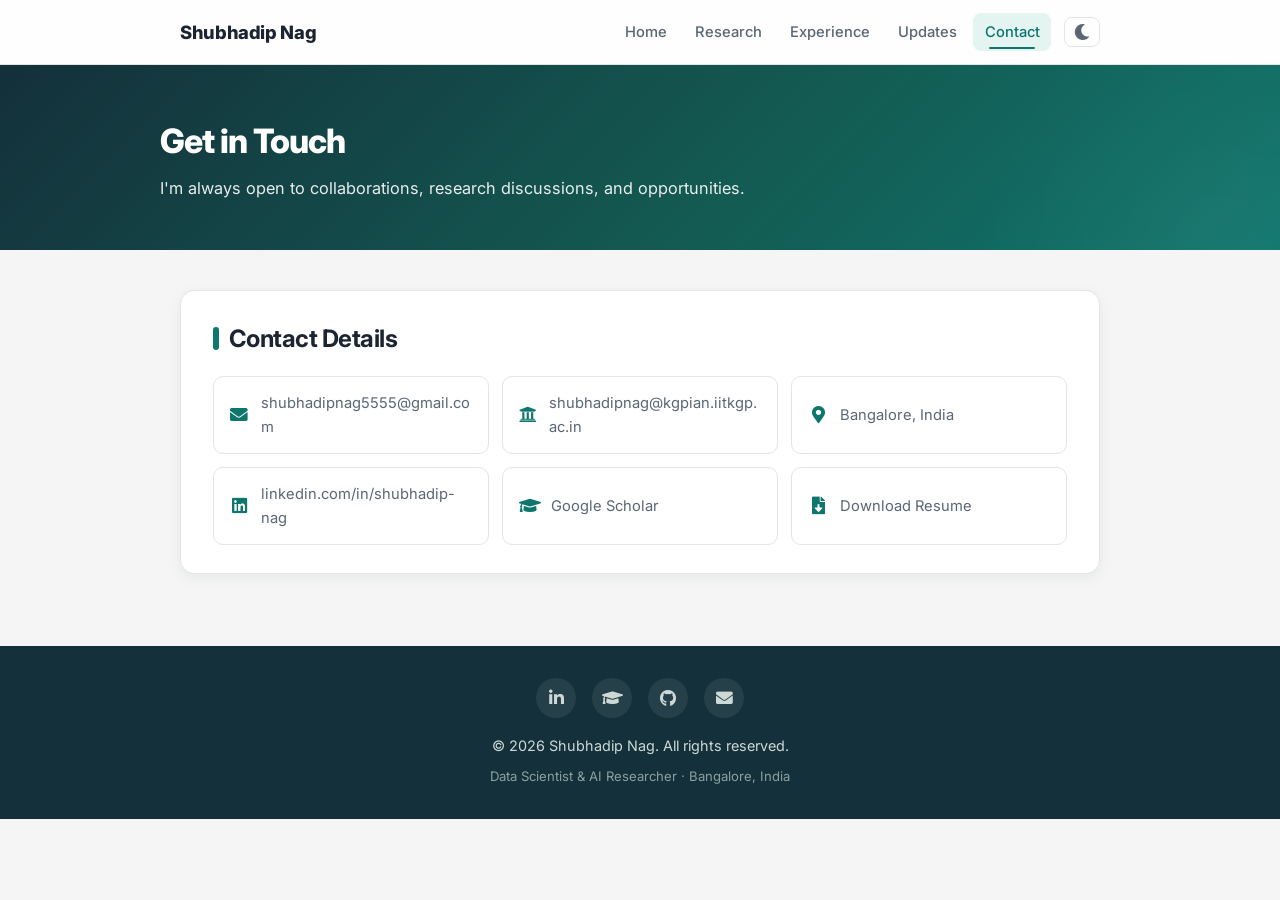
==== contact.html @ 89565a62 "Redesign site: dark mode, updates page, refined UI" ====
<!DOCTYPE html>
<html lang="en">
<head>
    <meta charset="UTF-8">
    <meta name="viewport" content="width=device-width, initial-scale=1.0">
    <meta name="description" content="Get in touch with Shubhadip Nag.">
    <title>Contact | Shubhadip Nag</title>
    <link rel="preconnect" href="https://fonts.googleapis.com">
    <link rel="preconnect" href="https://fonts.gstatic.com" crossorigin>
    <link href="https://fonts.googleapis.com/css2?family=Inter:wght@400;500;600;700;800&display=swap" rel="stylesheet">
    <link rel="stylesheet" href="styles.css">
    <link rel="stylesheet" href="https://cdnjs.cloudflare.com/ajax/libs/font-awesome/5.15.4/css/all.min.css">
</head>
<body>
    <header class="site-header">
        <nav class="navbar">
            <a href="index.html" class="brand">Shubhadip&nbsp;Nag</a>
            <button class="nav-toggle" aria-label="Toggle navigation" aria-expanded="false">
                <span></span><span></span><span></span>
            </button>
            <ul class="nav-links">
                <li><a href="index.html">Home</a></li>
                <li><a href="research.html">Research</a></li>
                <li><a href="experience.html">Experience</a></li>
                <li><a href="updates.html">Updates</a></li>
                <li><a href="contact.html" class="active">Contact</a></li>
                <li><button class="theme-toggle" aria-label="Toggle dark mode"><i class="fas fa-moon"></i></button></li>
            </ul>
        </nav>
    </header>

    <section class="page-intro">
        <div class="page-intro-inner">
            <h1>Get in Touch</h1>
            <p>I'm always open to collaborations, research discussions, and opportunities.</p>
        </div>
    </section>

    <main>
        <section class="content-section">
            <h2>Contact Details</h2>
            <div class="contact-grid">
                <a href="mailto:shubhadipnag5555@gmail.com" class="contact-item"><i class="fas fa-envelope"></i><span>shubhadipnag5555@gmail.com</span></a>
                <a href="mailto:shubhadipnag@kgpian.iitkgp.ac.in" class="contact-item"><i class="fas fa-university"></i><span>shubhadipnag@kgpian.iitkgp.ac.in</span></a>
                <span class="contact-item"><i class="fas fa-map-marker-alt"></i><span>Bangalore, India</span></span>
                <a href="https://www.linkedin.com/in/shubhadip-nag/" target="_blank" rel="noopener" class="contact-item"><i class="fab fa-linkedin"></i><span>linkedin.com/in/shubhadip-nag</span></a>
                <a href="https://scholar.google.co.in/citations?hl=en&user=Grn4T10AAAAJ" target="_blank" rel="noopener" class="contact-item"><i class="fas fa-graduation-cap"></i><span>Google Scholar</span></a>
                <a href="https://drive.google.com/file/d/1IbJ4tIz2o__PlboD3hSdhM-VetRkE1Kq/view?usp=drivesdk" target="_blank" rel="noopener" class="contact-item"><i class="fas fa-file-download"></i><span>Download Resume</span></a>
            </div>
        </section>
    </main>

    <footer class="site-footer">
        <div class="footer-inner">
            <div class="footer-social">
                <a href="https://www.linkedin.com/in/shubhadip-nag/" target="_blank" rel="noopener" aria-label="LinkedIn"><i class="fab fa-linkedin-in"></i></a>
                <a href="https://scholar.google.co.in/citations?hl=en&user=Grn4T10AAAAJ" target="_blank" rel="noopener" aria-label="Google Scholar"><i class="fas fa-graduation-cap"></i></a>
                <a href="https://github.com/nagshubhadip" target="_blank" rel="noopener" aria-label="GitHub"><i class="fab fa-github"></i></a>
                <a href="mailto:shubhadipnag5555@gmail.com" aria-label="Email"><i class="fas fa-envelope"></i></a>
            </div>
            <p>&copy; 2026 Shubhadip Nag. All rights reserved.</p>
            <p class="footer-tagline">Data Scientist &amp; AI Researcher · Bangalore, India</p>
        </div>
    </footer>

    <button class="back-to-top" aria-label="Back to top"><i class="fas fa-arrow-up"></i></button>

    <script src="main.js"></script>
</body>
</html>
---- styles.css ----
/* ===== Design tokens ===== */
:root {
    --bg: #f4f5f4;
    --surface: #ffffff;
    --text: #1b2430;
    --text-soft: #5b6675;
    --primary: #0f766e;
    --primary-dark: #0b5850;
    --primary-soft: #e3f4f1;
    --accent: #d97706;
    --ink: #14303a;
    --border: #e2e5e4;
    --shadow: 0 10px 30px rgba(20, 48, 58, 0.08);
    --shadow-sm: 0 4px 14px rgba(20, 48, 58, 0.06);
    --shadow-lg: 0 20px 50px rgba(20, 48, 58, 0.12);
    --radius: 14px;
    --maxw: 960px;
    --nav-h: 64px;
    --transition: 0.25s cubic-bezier(0.4, 0, 0.2, 1);
}

/* ===== Dark mode ===== */
[data-theme="dark"] {
    --bg: #0f1419;
    --surface: #1a2332;
    --text: #e4e8ed;
    --text-soft: #8b95a5;
    --primary: #2dd4bf;
    --primary-dark: #5eead4;
    --primary-soft: rgba(45, 212, 191, 0.1);
    --ink: #0a0f14;
    --border: #2a3545;
    --shadow: 0 10px 30px rgba(0, 0, 0, 0.3);
    --shadow-sm: 0 4px 14px rgba(0, 0, 0, 0.2);
    --shadow-lg: 0 20px 50px rgba(0, 0, 0, 0.4);
}
[data-theme="dark"] .site-header { background: rgba(15, 20, 25, 0.85); }
[data-theme="dark"] .hero,
[data-theme="dark"] .page-intro { background: linear-gradient(135deg, #0a0f14 0%, #0b3d36 60%, #0f5c55 100%); }
[data-theme="dark"] .btn-primary { background: var(--primary); color: #0f1419; }
[data-theme="dark"] .explore-links .btn-primary { background: var(--primary); color: #0f1419; }
[data-theme="dark"] .explore-links .btn-ghost { background: var(--primary-soft); color: var(--primary); border-color: var(--border); }
[data-theme="dark"] .venue-badge { color: #0f1419; }

* { box-sizing: border-box; }
html { scroll-behavior: smooth; scroll-padding-top: var(--nav-h); }

body {
    font-family: 'Inter', -apple-system, BlinkMacSystemFont, 'Segoe UI', Arial, sans-serif;
    margin: 0;
    background-color: var(--bg);
    color: var(--text);
    line-height: 1.65;
    -webkit-font-smoothing: antialiased;
    transition: background-color var(--transition), color var(--transition);
    animation: fadeInPage 0.4s ease;
}
@keyframes fadeInPage { from { opacity: 0; } to { opacity: 1; } }

a { color: var(--primary); text-decoration: none; transition: color var(--transition); }
a:hover { color: var(--primary-dark); text-decoration: underline; }
img { max-width: 100%; }

/* ===== Navbar ===== */
.site-header {
    position: sticky; top: 0; z-index: 50;
    background: rgba(255, 255, 255, 0.85);
    backdrop-filter: saturate(180%) blur(12px);
    -webkit-backdrop-filter: saturate(180%) blur(12px);
    border-bottom: 1px solid var(--border);
    transition: background var(--transition), border-color var(--transition);
}
.navbar {
    max-width: var(--maxw); margin: 0 auto; height: var(--nav-h);
    padding: 0 1.25rem; display: flex; align-items: center; justify-content: space-between;
}
.brand { font-weight: 800; font-size: 1.15rem; color: var(--text); letter-spacing: -0.02em; transition: color var(--transition); }
.brand:hover { text-decoration: none; color: var(--primary); }

.nav-links { list-style: none; display: flex; gap: 0.35rem; margin: 0; padding: 0; align-items: center; }
.nav-links a {
    display: block; padding: 0.45rem 0.7rem; color: var(--text-soft);
    font-weight: 500; font-size: 0.92rem; border-radius: 8px;
    transition: color var(--transition), background var(--transition); position: relative;
}
.nav-links a::after {
    content: ""; position: absolute; bottom: 2px; left: 50%; width: 0; height: 2px;
    background: var(--primary); border-radius: 2px; transition: width 0.3s ease, left 0.3s ease;
}
.nav-links a:hover::after, .nav-links a.active::after { width: 60%; left: 20%; }
.nav-links a:hover { color: var(--primary); background: var(--primary-soft); text-decoration: none; }
.nav-links a.active { color: var(--primary); background: var(--primary-soft); }

/* Theme toggle */
.theme-toggle {
    background: none; border: 1px solid var(--border); border-radius: 8px;
    padding: 0.4rem 0.55rem; cursor: pointer; color: var(--text-soft); font-size: 1rem;
    transition: color var(--transition), background var(--transition), border-color var(--transition);
    display: flex; align-items: center; justify-content: center; margin-left: 0.5rem;
}
.theme-toggle:hover { color: var(--primary); background: var(--primary-soft); border-color: var(--primary); }

.nav-toggle { display: none; flex-direction: column; gap: 5px; background: none; border: 0; cursor: pointer; padding: 8px; }
.nav-toggle span { width: 24px; height: 2px; background: var(--text); border-radius: 2px; transition: .3s; }

/* ===== Hero ===== */
.hero {
    background: linear-gradient(135deg, #14303a 0%, #135c53 60%, #0f766e 100%);
    color: #fff; padding: 4rem 1.25rem; position: relative; overflow: hidden;
}
.hero::before {
    content: ""; position: absolute; top: -50%; right: -20%; width: 600px; height: 600px;
    background: radial-gradient(circle, rgba(255,255,255,0.04) 0%, transparent 70%);
    border-radius: 50%; pointer-events: none;
}
.hero-inner { max-width: var(--maxw); margin: 0 auto; display: flex; align-items: center; gap: 2.5rem; position: relative; z-index: 1; }
.hero-avatar-wrap {
    width: 170px; height: 170px; border-radius: 50%; overflow: hidden;
    padding: 0; flex-shrink: 0; cursor: pointer; display: block;
    border: 4px solid rgba(255, 255, 255, 0.3); background: none;
    box-shadow: 0 12px 40px rgba(0, 0, 0, 0.3);
    transition: transform 0.4s ease, box-shadow 0.4s ease, border-color 0.3s ease;
}
.hero-avatar-wrap:hover { transform: scale(1.05); box-shadow: 0 16px 50px rgba(0, 0, 0, 0.35); border-color: rgba(255, 255, 255, 0.55); }
.hero-avatar-wrap:focus-visible { outline: 3px solid #fff; outline-offset: 3px; }
.hero-avatar {
    width: 100%; height: 100%; object-fit: cover;
    /* Zoom in on the face (sits low in the source photo) */
    object-position: 50% 62%;
    transform-origin: 50% 62%;
    transform: scale(1.8);
    display: block;
    transition: transform 0.4s ease;
}
.hero-avatar-wrap:hover .hero-avatar { transform: scale(1.9); }
.hero-eyebrow { text-transform: uppercase; letter-spacing: 0.14em; font-size: 0.8rem; font-weight: 600; opacity: 0.85; margin: 0 0 0.35rem; }
.hero-text h1 { margin: 0 0 0.5rem; font-size: 2.8rem; font-weight: 800; letter-spacing: -0.03em; line-height: 1.05; }
.hero-sub { margin: 0 0 0.2rem; font-size: 1.1rem; font-weight: 500; }
.hero-meta { margin: 0 0 1.25rem; opacity: 0.9; font-size: 0.98rem; }
.hero-actions { display: flex; flex-wrap: wrap; gap: 0.7rem; }

.btn {
    display: inline-flex; align-items: center; gap: 0.5rem; padding: 0.6rem 1.1rem;
    border-radius: 10px; font-weight: 600; font-size: 0.92rem;
    transition: transform 0.2s ease, background var(--transition), box-shadow 0.2s ease, color var(--transition);
}
.btn:hover { transform: translateY(-2px); text-decoration: none; }
.btn-primary { background: #fff; color: var(--primary-dark); box-shadow: 0 6px 18px rgba(0,0,0,0.18); }
.btn-primary:hover { color: var(--primary-dark); box-shadow: 0 8px 24px rgba(0,0,0,0.22); }
.btn-ghost { background: rgba(255,255,255,0.12); color: #fff; border: 1px solid rgba(255,255,255,0.35); }
.btn-ghost:hover { background: rgba(255,255,255,0.22); color: #fff; }

/* ===== Sections ===== */
main { max-width: var(--maxw); margin: 0 auto; padding: 2.5rem 1.25rem 3rem; }
.content-section {
    background: var(--surface); border: 1px solid var(--border); border-radius: var(--radius);
    box-shadow: var(--shadow-sm); padding: 1.75rem 2rem; margin-bottom: 1.5rem;
    opacity: 0; transform: translateY(24px);
    transition: opacity 0.6s ease, transform 0.6s ease, background var(--transition), border-color var(--transition), box-shadow var(--transition);
}
.content-section.visible { opacity: 1; transform: none; }
.content-section:hover { box-shadow: var(--shadow); }
.content-section:nth-child(1) { transition-delay: 0s; }
.content-section:nth-child(2) { transition-delay: 0.08s; }
.content-section:nth-child(3) { transition-delay: 0.16s; }
.content-section:nth-child(4) { transition-delay: 0.24s; }
.content-section:nth-child(5) { transition-delay: 0.32s; }
.content-section:nth-child(6) { transition-delay: 0.4s; }
.content-section:nth-child(7) { transition-delay: 0.48s; }

.content-section h2 {
    margin: 0 0 1.1rem; font-size: 1.5rem; font-weight: 700;
    letter-spacing: -0.02em; display: flex; align-items: center; gap: 0.6rem;
}
.content-section h2::before {
    content: ""; width: 6px; height: 1.4rem; background: var(--primary);
    border-radius: 4px; flex-shrink: 0;
}
.content-section p { color: var(--text-soft); margin: 0 0 0.85rem; }
.content-section p:last-child { margin-bottom: 0; }
.content-section strong { color: var(--text); }
.content-section ul { margin: 0; padding-left: 1.25rem; color: var(--text-soft); }
.content-section ul li { margin-bottom: 0.5rem; }

/* ===== Tags ===== */
.tag-list { display: flex; flex-wrap: wrap; gap: 0.6rem; }
.tag {
    background: var(--primary-soft); color: var(--primary-dark); padding: 0.45rem 0.9rem;
    border-radius: 999px; font-size: 0.88rem; font-weight: 600;
    transition: transform 0.2s ease, box-shadow 0.2s ease;
}
.tag:hover { transform: translateY(-2px); box-shadow: var(--shadow-sm); }

/* ===== Timeline ===== */
.timeline { display: flex; flex-direction: column; gap: 1.25rem; }
.timeline-item {
    position: relative; padding-left: 1.4rem; border-left: 2px solid var(--border);
    transition: border-color var(--transition);
}
.timeline-item:hover { border-left-color: var(--primary); }
.timeline-item::before {
    content: ""; position: absolute; left: -7px; top: 4px; width: 12px; height: 12px;
    border-radius: 50%; background: var(--primary); box-shadow: 0 0 0 4px var(--primary-soft);
    transition: transform 0.2s ease, box-shadow 0.2s ease;
}
.timeline-item:hover::before { transform: scale(1.2); box-shadow: 0 0 0 6px var(--primary-soft); }
.timeline-item h3 { margin: 0 0 0.25rem; font-size: 1.08rem; }
.timeline-meta { color: var(--text-soft); font-size: 0.9rem; font-weight: 500; margin: 0 0 0.35rem; }

/* ===== Publications ===== */
.pub-list { display: flex; flex-direction: column; gap: 1rem; }
.pub-item {
    border: 1px solid var(--border); border-radius: 12px; padding: 1.1rem 1.25rem;
    transition: border-color var(--transition), box-shadow var(--transition), transform 0.2s ease;
}
.pub-item:hover { border-color: var(--primary); box-shadow: var(--shadow); transform: translateY(-3px); }
.pub-item h3 { margin: 0.5rem 0 0.3rem; font-size: 1.05rem; line-height: 1.4; }
.pub-authors { margin: 0 0 0.25rem; color: var(--text); font-size: 0.9rem; }
.pub-authors .pub-note { color: var(--text-soft); font-weight: 500; font-style: italic; }
.pub-venue { margin: 0; color: var(--text-soft); font-size: 0.9rem; }
.pub-links { margin: 0.4rem 0 0; font-size: 0.85rem; font-weight: 600; }
.venue-badge {
    display: inline-block; background: var(--primary); color: #fff;
    font-size: 0.72rem; font-weight: 700; letter-spacing: 0.04em;
    padding: 0.2rem 0.6rem; border-radius: 6px; text-transform: uppercase;
}

/* ===== Project cards ===== */
.card-grid { display: grid; grid-template-columns: repeat(auto-fit, minmax(240px, 1fr)); gap: 1.1rem; }
.card {
    border: 1px solid var(--border); border-radius: 12px; padding: 1.25rem;
    background: var(--surface); position: relative; overflow: hidden;
    transition: border-color var(--transition), box-shadow var(--transition), transform 0.2s ease;
}
.card::before {
    content: ""; position: absolute; top: 0; left: 0; right: 0; height: 3px;
    background: linear-gradient(90deg, var(--primary), var(--accent)); opacity: 0;
    transition: opacity var(--transition);
}
.card:hover { border-color: var(--primary); box-shadow: var(--shadow); transform: translateY(-3px); }
.card:hover::before { opacity: 1; }
.card h3 { margin: 0 0 0.5rem; font-size: 1.05rem; color: var(--primary-dark); }
.card p { margin: 0; }

/* ===== Skills ===== */
.skills-list { display: flex; flex-direction: column; gap: 0.75rem; }
.skill-row {
    display: grid; grid-template-columns: 160px 1fr; gap: 1rem; align-items: start;
    padding-bottom: 0.75rem; border-bottom: 1px solid var(--border); transition: border-color var(--transition);
}
.skills-list .skill-row:last-child { border-bottom: 0; padding-bottom: 0; }
.skill-label { font-weight: 700; color: var(--primary-dark); font-size: 0.92rem; }
.skill-row > span:last-child { color: var(--text-soft); font-size: 0.93rem; }
.section-lead { font-weight: 600; color: var(--text); margin: 0 0 0.9rem; }
@media (max-width: 560px) { .skill-row { grid-template-columns: 1fr; gap: 0.25rem; } }

/* ===== Contact ===== */
.contact-grid { display: grid; grid-template-columns: repeat(auto-fit, minmax(260px, 1fr)); gap: 0.85rem; }
.contact-item {
    display: flex; align-items: center; gap: 0.75rem; padding: 0.85rem 1rem;
    border: 1px solid var(--border); border-radius: 10px; color: var(--text-soft); font-size: 0.92rem;
    transition: border-color var(--transition), background var(--transition), transform 0.2s ease;
}
a.contact-item:hover { border-color: var(--primary); background: var(--primary-soft); color: var(--primary-dark); text-decoration: none; transform: translateY(-2px); }
.contact-item i { color: var(--primary); font-size: 1.1rem; width: 20px; text-align: center; }
.contact-item span { word-break: break-word; }

/* ===== Page intro (sub pages) ===== */
.page-intro {
    background: linear-gradient(135deg, #14303a 0%, #135c53 60%, #0f766e 100%);
    color: #fff; padding: 3rem 1.25rem; position: relative; overflow: hidden;
}
.page-intro::before {
    content: ""; position: absolute; top: -40%; right: -15%; width: 500px; height: 500px;
    background: radial-gradient(circle, rgba(255,255,255,0.04) 0%, transparent 70%);
    border-radius: 50%; pointer-events: none;
}
.page-intro-inner { max-width: var(--maxw); margin: 0 auto; position: relative; z-index: 1; }
.page-intro h1 { margin: 0 0 0.4rem; font-size: 2.1rem; font-weight: 800; letter-spacing: -0.03em; }
.page-intro p { margin: 0; opacity: 0.9; font-size: 1.02rem; }

/* ===== Highlights (home) ===== */
.highlight-grid { display: grid; grid-template-columns: repeat(auto-fit, minmax(160px, 1fr)); gap: 1rem; }
.highlight {
    text-align: center; padding: 1.25rem 1rem; border: 1px solid var(--border); border-radius: 12px;
    background: var(--surface); transition: transform 0.2s ease, border-color var(--transition), box-shadow var(--transition);
}
.highlight:hover { transform: translateY(-3px); border-color: var(--primary); box-shadow: var(--shadow-sm); }
.highlight .num { font-size: 1.8rem; font-weight: 800; color: var(--primary); letter-spacing: -0.02em; }
.highlight .label { color: var(--text-soft); font-size: 0.9rem; font-weight: 500; margin-top: 0.15rem; }

.explore-links { display: flex; flex-wrap: wrap; gap: 0.7rem; }
.explore-links .btn-primary { background: var(--primary); color: #fff; box-shadow: 0 6px 18px rgba(15, 118, 110, 0.25); }
.explore-links .btn-primary:hover { background: var(--primary-dark); color: #fff; }
.explore-links .btn-ghost { background: var(--primary-soft); color: var(--primary-dark); border: 1px solid var(--border); }
.explore-links .btn-ghost:hover { background: #d5ece8; color: var(--primary-dark); }

/* ===== Footer ===== */
.site-footer {
    text-align: center; padding: 2rem 1.25rem; background: var(--ink);
    color: #cdd9d7; font-size: 0.9rem; transition: background var(--transition);
}
.site-footer a { color: #a7ded6; }
.site-footer p { margin: 0; }
.footer-inner { max-width: var(--maxw); margin: 0 auto; }
.footer-social {
    display: flex; justify-content: center; gap: 1rem; margin-bottom: 1rem;
}
.footer-social a {
    display: flex; align-items: center; justify-content: center;
    width: 40px; height: 40px; border-radius: 50%;
    background: rgba(255, 255, 255, 0.08); color: #cdd9d7; font-size: 1.05rem;
    transition: background var(--transition), color var(--transition), transform 0.2s ease;
}
.footer-social a:hover { background: var(--primary); color: #fff; transform: translateY(-2px); text-decoration: none; }
.footer-tagline { font-size: 0.82rem; color: #8ba0a0; margin-top: 0.5rem !important; }

/* ===== Back to top ===== */
.back-to-top {
    position: fixed; bottom: 2rem; right: 2rem; width: 44px; height: 44px;
    border-radius: 50%; background: var(--primary); color: #fff; border: none;
    cursor: pointer; font-size: 1.1rem; display: flex; align-items: center; justify-content: center;
    box-shadow: 0 4px 16px rgba(15, 118, 110, 0.3);
    opacity: 0; transform: translateY(10px); pointer-events: none;
    transition: opacity 0.3s ease, transform 0.3s ease, background var(--transition);
    z-index: 40;
}
.back-to-top.visible { opacity: 1; transform: none; pointer-events: auto; }
.back-to-top:hover { background: var(--primary-dark); transform: translateY(-2px); }
[data-theme="dark"] .back-to-top { box-shadow: 0 4px 16px rgba(45, 212, 191, 0.25); color: #0f1419; }

/* ===== Lightbox ===== */
.lightbox {
    position: fixed; inset: 0; z-index: 100;
    background: rgba(8, 16, 20, 0.9);
    backdrop-filter: blur(6px); -webkit-backdrop-filter: blur(6px);
    display: flex; align-items: center; justify-content: center;
    padding: 2rem;
    opacity: 0; transition: opacity 0.3s ease;
}
.lightbox[hidden] { display: none; }
.lightbox.open { opacity: 1; }
.lightbox-img {
    max-width: min(560px, 90vw); max-height: 85vh;
    border-radius: 14px; object-fit: contain;
    box-shadow: 0 24px 70px rgba(0, 0, 0, 0.55);
    transform: scale(0.94); transition: transform 0.3s ease;
}
.lightbox.open .lightbox-img { transform: scale(1); }
.lightbox-close {
    position: absolute; top: 1.25rem; right: 1.25rem;
    width: 42px; height: 42px; border-radius: 50%;
    background: rgba(255, 255, 255, 0.12); color: #fff; border: none;
    font-size: 1.1rem; cursor: pointer;
    display: flex; align-items: center; justify-content: center;
    transition: background 0.2s ease, transform 0.2s ease;
}
.lightbox-close:hover { background: rgba(255, 255, 255, 0.25); transform: rotate(90deg); }
body.lightbox-open { overflow: hidden; }

/* ===== Career updates timeline ===== */
.update-list {
    display: flex; flex-direction: column; gap: 0;
    position: relative; padding-left: 1.6rem;
}
.update-list::before {
    content: ""; position: absolute; left: 5px; top: 8px; bottom: 8px;
    width: 2px; background: var(--border); border-radius: 2px;
}
.update { position: relative; padding: 0 0 1.6rem 0; }
.update:last-child { padding-bottom: 0; }
.update::before {
    content: ""; position: absolute; left: -1.6rem; top: 9px;
    width: 12px; height: 12px; border-radius: 50%;
    background: var(--surface); border: 2px solid var(--primary);
    transition: background 0.2s ease, transform 0.2s ease, box-shadow 0.2s ease;
}
.update:hover::before {
    background: var(--primary); transform: scale(1.25);
    box-shadow: 0 0 0 5px var(--primary-soft);
}
.update-head {
    display: flex; align-items: center; flex-wrap: wrap;
    gap: 0.6rem; margin-bottom: 0.3rem;
}
.update-date {
    font-weight: 700; font-size: 0.88rem; color: var(--text);
    letter-spacing: -0.01em;
}
.update-tag {
    font-size: 0.68rem; font-weight: 700; letter-spacing: 0.05em;
    text-transform: uppercase; padding: 0.16rem 0.55rem;
    border-radius: 999px; background: var(--primary-soft); color: var(--primary-dark);
    white-space: nowrap;
}
.tag-publication { background: rgba(15, 118, 110, 0.14); color: #0b5850; }
.tag-award       { background: rgba(217, 119, 6, 0.14);  color: #b45309; }
.tag-career      { background: rgba(37, 99, 235, 0.12);  color: #1d4ed8; }
.tag-academic    { background: rgba(124, 58, 237, 0.12); color: #6d28d9; }
.tag-milestone   { background: rgba(219, 39, 119, 0.12); color: #be185d; }
.tag-event       { background: rgba(8, 145, 178, 0.12);  color: #0e7490; }
.tag-service     { background: rgba(5, 150, 105, 0.12);  color: #047857; }
.tag-life        { background: rgba(100, 116, 139, 0.14); color: #475569; }

[data-theme="dark"] .tag-publication { background: rgba(45, 212, 191, 0.16); color: #5eead4; }
[data-theme="dark"] .tag-award       { background: rgba(251, 191, 36, 0.16); color: #fcd34d; }
[data-theme="dark"] .tag-career      { background: rgba(96, 165, 250, 0.16); color: #93c5fd; }
[data-theme="dark"] .tag-academic    { background: rgba(167, 139, 250, 0.16); color: #c4b5fd; }
[data-theme="dark"] .tag-milestone   { background: rgba(244, 114, 182, 0.16); color: #f9a8d4; }
[data-theme="dark"] .tag-event       { background: rgba(34, 211, 238, 0.16); color: #67e8f9; }
[data-theme="dark"] .tag-service     { background: rgba(52, 211, 153, 0.16); color: #6ee7b7; }
[data-theme="dark"] .tag-life        { background: rgba(148, 163, 184, 0.16); color: #cbd5e1; }

.update p { margin: 0 0 0.45rem; color: var(--text-soft); font-size: 0.95rem; }
.update p:last-child { margin-bottom: 0; }

.update-media {
    margin: 0.6rem 0 0.2rem; border-radius: 10px; overflow: hidden;
    border: 1px solid var(--border); max-width: 420px;
    transition: border-color var(--transition), box-shadow var(--transition);
}
.update-media:hover { border-color: var(--primary); box-shadow: var(--shadow-sm); }
.update-media img { display: block; width: 100%; height: auto; }

.update-links {
    display: flex; flex-wrap: wrap; gap: 0.85rem;
    font-size: 0.86rem; font-weight: 600; margin-top: 0.4rem !important;
}
.update-links a { display: inline-flex; align-items: center; gap: 0.35rem; }
.update-links a:hover { text-decoration: none; }
.update-links i { font-size: 0.9rem; }

@media (max-width: 480px) {
    .update-media { max-width: 100%; }
}

/* ===== Responsive ===== */
@media (max-width: 820px) {
    .nav-toggle { display: flex; }
    .nav-links {
        position: absolute; top: var(--nav-h); left: 0; right: 0;
        flex-direction: column; gap: 0; background: var(--surface);
        border-bottom: 1px solid var(--border); box-shadow: var(--shadow);
        max-height: 0; overflow: hidden; transition: max-height .3s ease;
    }
    .nav-links.open { max-height: 520px; }
    .nav-links li { width: 100%; }
    .nav-links a { padding: 0.85rem 1.25rem; border-radius: 0; }
    .nav-links a::after { display: none; }
    .hero-inner { flex-direction: column; text-align: center; gap: 1.5rem; }
    .hero-actions { justify-content: center; }
    .hero-text h1 { font-size: 2.2rem; }
}
@media (max-width: 480px) {
    .content-section { padding: 1.35rem; }
    .hero { padding: 2.5rem 1.25rem; }
    .back-to-top { bottom: 1.25rem; right: 1.25rem; }
}
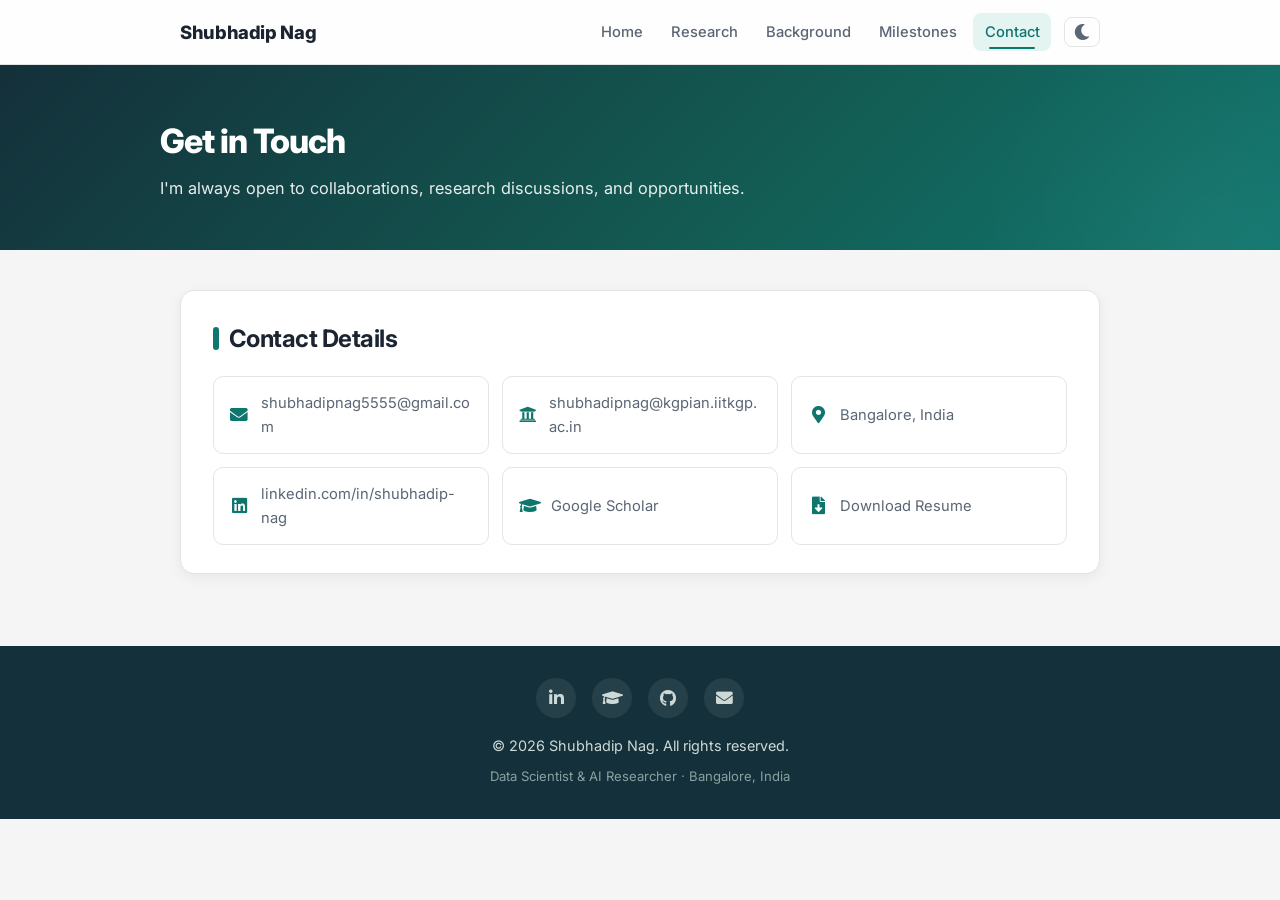
==== commit 33d0a9b2: "Rename nav labels, add Datathon project, refine content" ====
--- a/contact.html
+++ b/contact.html
@@ -21,8 +21,8 @@
             <ul class="nav-links">
                 <li><a href="index.html">Home</a></li>
                 <li><a href="research.html">Research</a></li>
-                <li><a href="experience.html">Experience</a></li>
-                <li><a href="updates.html">Updates</a></li>
+                <li><a href="experience.html">Background</a></li>
+                <li><a href="updates.html">Milestones</a></li>
                 <li><a href="contact.html" class="active">Contact</a></li>
                 <li><button class="theme-toggle" aria-label="Toggle dark mode"><i class="fas fa-moon"></i></button></li>
             </ul>
--- a/styles.css
+++ b/styles.css
@@ -358,6 +358,29 @@
 .lightbox-close:hover { background: rgba(255, 255, 255, 0.25); transform: rotate(90deg); }
 body.lightbox-open { overflow: hidden; }
 
+/* ===== Result table ===== */
+.result-table-wrap { overflow-x: auto; margin: 0 0 0.85rem; }
+.result-table {
+    width: 100%; border-collapse: collapse;
+    font-size: 0.9rem; min-width: 340px;
+}
+.result-table th, .result-table td {
+    text-align: left; padding: 0.6rem 0.9rem;
+    border-bottom: 1px solid var(--border);
+}
+.result-table thead th {
+    font-weight: 700; font-size: 0.76rem; letter-spacing: 0.05em;
+    text-transform: uppercase; color: var(--primary-dark);
+    background: var(--primary-soft); white-space: nowrap;
+}
+.result-table thead th:first-child { border-top-left-radius: 8px; }
+.result-table thead th:last-child  { border-top-right-radius: 8px; }
+.result-table tbody td { color: var(--text-soft); }
+.result-table tbody tr:last-child td { border-bottom: 0; }
+.result-table tbody tr { transition: background var(--transition); }
+.result-table tbody tr:hover { background: var(--primary-soft); }
+.result-table tbody tr:hover td { color: var(--text); }
+
 /* ===== Career updates timeline ===== */
 .update-list {
     display: flex; flex-direction: column; gap: 0;
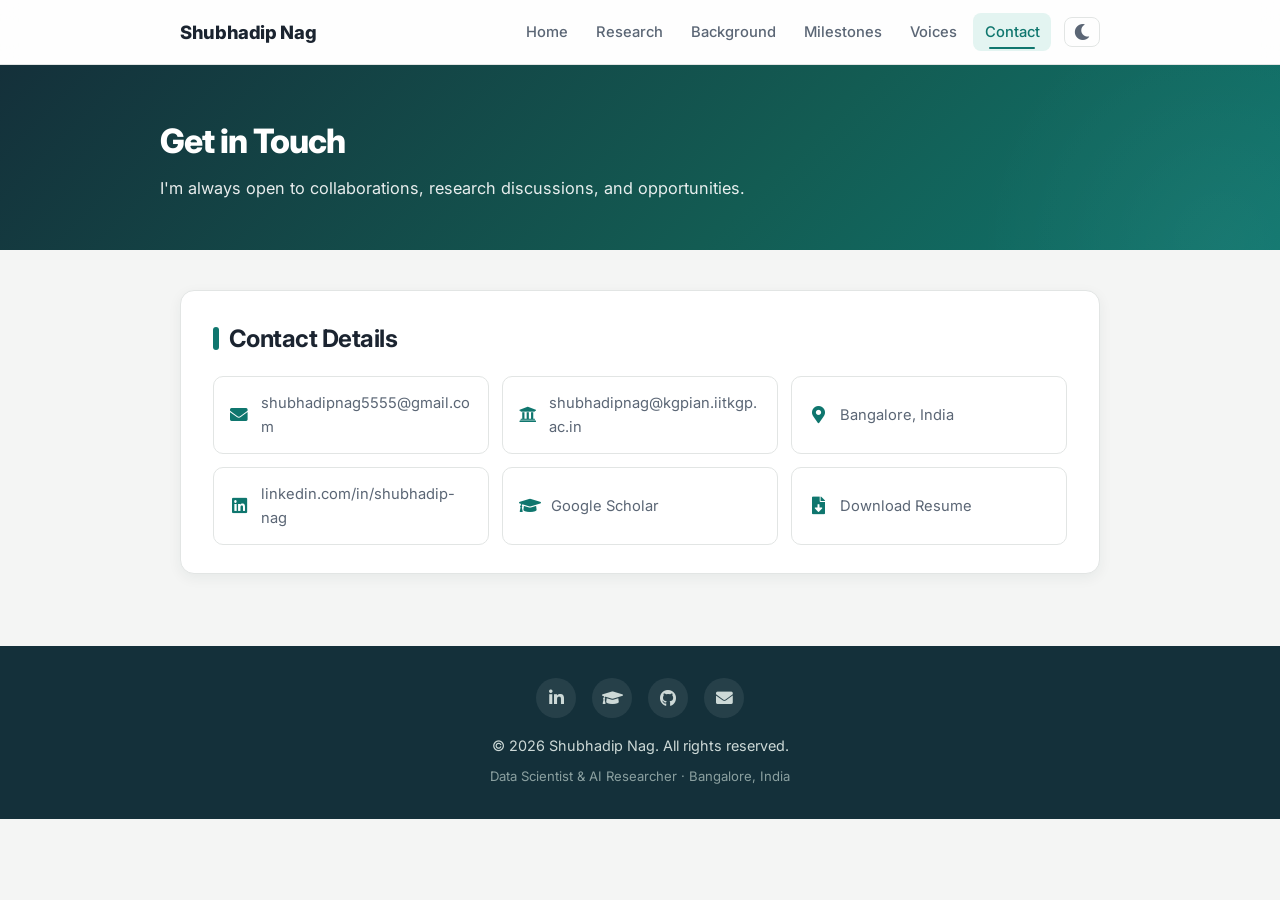
==== commit a51dcf88: "Add LinkedIn recommendations tab, Voices explore link, update tagline" ====
--- a/contact.html
+++ b/contact.html
@@ -5,6 +5,7 @@
     <meta name="viewport" content="width=device-width, initial-scale=1.0">
     <meta name="description" content="Get in touch with Shubhadip Nag.">
     <title>Contact | Shubhadip Nag</title>
+    <link rel="icon" href="favicon.svg" type="image/svg+xml">
     <link rel="preconnect" href="https://fonts.googleapis.com">
     <link rel="preconnect" href="https://fonts.gstatic.com" crossorigin>
     <link href="https://fonts.googleapis.com/css2?family=Inter:wght@400;500;600;700;800&display=swap" rel="stylesheet">
@@ -23,6 +24,7 @@
                 <li><a href="research.html">Research</a></li>
                 <li><a href="experience.html">Background</a></li>
                 <li><a href="updates.html">Milestones</a></li>
+                <li><a href="voices.html">Voices</a></li>
                 <li><a href="contact.html" class="active">Contact</a></li>
                 <li><button class="theme-toggle" aria-label="Toggle dark mode"><i class="fas fa-moon"></i></button></li>
             </ul>
--- a/styles.css
+++ b/styles.css
@@ -457,6 +457,61 @@
     .update-media { max-width: 100%; }
 }
 
+/* ===== Voice tabs & cards ===== */
+.voice-tabs {
+    display: flex; gap: 0.5rem; margin-bottom: 1.5rem;
+    flex-wrap: wrap;
+}
+.voice-tab {
+    padding: 0.55rem 1.15rem; border-radius: 999px; border: 1px solid var(--border);
+    background: var(--surface); color: var(--text-soft); font-weight: 600;
+    font-size: 0.9rem; cursor: pointer; font-family: inherit;
+    transition: background var(--transition), color var(--transition), border-color var(--transition), transform 0.2s ease;
+}
+.voice-tab:hover { color: var(--primary); border-color: var(--primary); transform: translateY(-1px); }
+.voice-tab.active {
+    background: var(--primary); color: #fff; border-color: var(--primary);
+}
+[data-theme="dark"] .voice-tab.active { color: #0f1419; }
+
+.voice-panel { display: none; }
+.voice-panel.active { display: block; }
+
+.voice-head { margin-bottom: 0.75rem; }
+.voice-head h3 { margin: 0 0 0.15rem; font-size: 1.1rem; }
+.voice-role { color: var(--text-soft); font-size: 0.88rem; margin: 0 0 0.4rem !important; }
+
+.voice-quote {
+    margin: 0; padding: 0 0 0 1rem;
+    border-left: 3px solid var(--primary);
+}
+.voice-quote p {
+    font-style: italic; font-size: 0.95rem; line-height: 1.7;
+    color: var(--text-soft); margin: 0 0 0.7rem;
+}
+.voice-quote p:last-child { margin-bottom: 0; }
+
+.voice-links {
+    margin-top: 0.85rem !important; font-size: 0.88rem; font-weight: 600;
+}
+.voice-links a {
+    display: inline-flex; align-items: center; gap: 0.4rem;
+    color: var(--primary);
+}
+.voice-links a:hover { text-decoration: none; color: var(--primary-dark); }
+.voice-links .fa-file-pdf { color: #dc2626; }
+
+/* LinkedIn recommendation cards */
+.voice-card.linkedin-reco { border-top: 3px solid #0a66c2; }
+.voice-date { display: inline-block; margin-top: .5rem; font-size: .82rem; color: #0a66c2; font-weight: 500; }
+.voice-date .fa-linkedin { margin-right: .25rem; }
+[data-theme="dark"] .voice-date { color: #5eb1ef; }
+
+.linkedin-verify { text-align: center; margin-bottom: 1.5rem; }
+.linkedin-verify a { display: inline-flex; align-items: center; gap: .4rem; background: #0a66c2; color: #fff; padding: .55rem 1.2rem; border-radius: 2rem; font-size: .9rem; font-weight: 600; text-decoration: none; transition: background .2s; }
+.linkedin-verify a:hover { background: #004182; }
+.linkedin-verify .fa-linkedin { font-size: 1.05rem; }
+
 /* ===== Responsive ===== */
 @media (max-width: 820px) {
     .nav-toggle { display: flex; }
